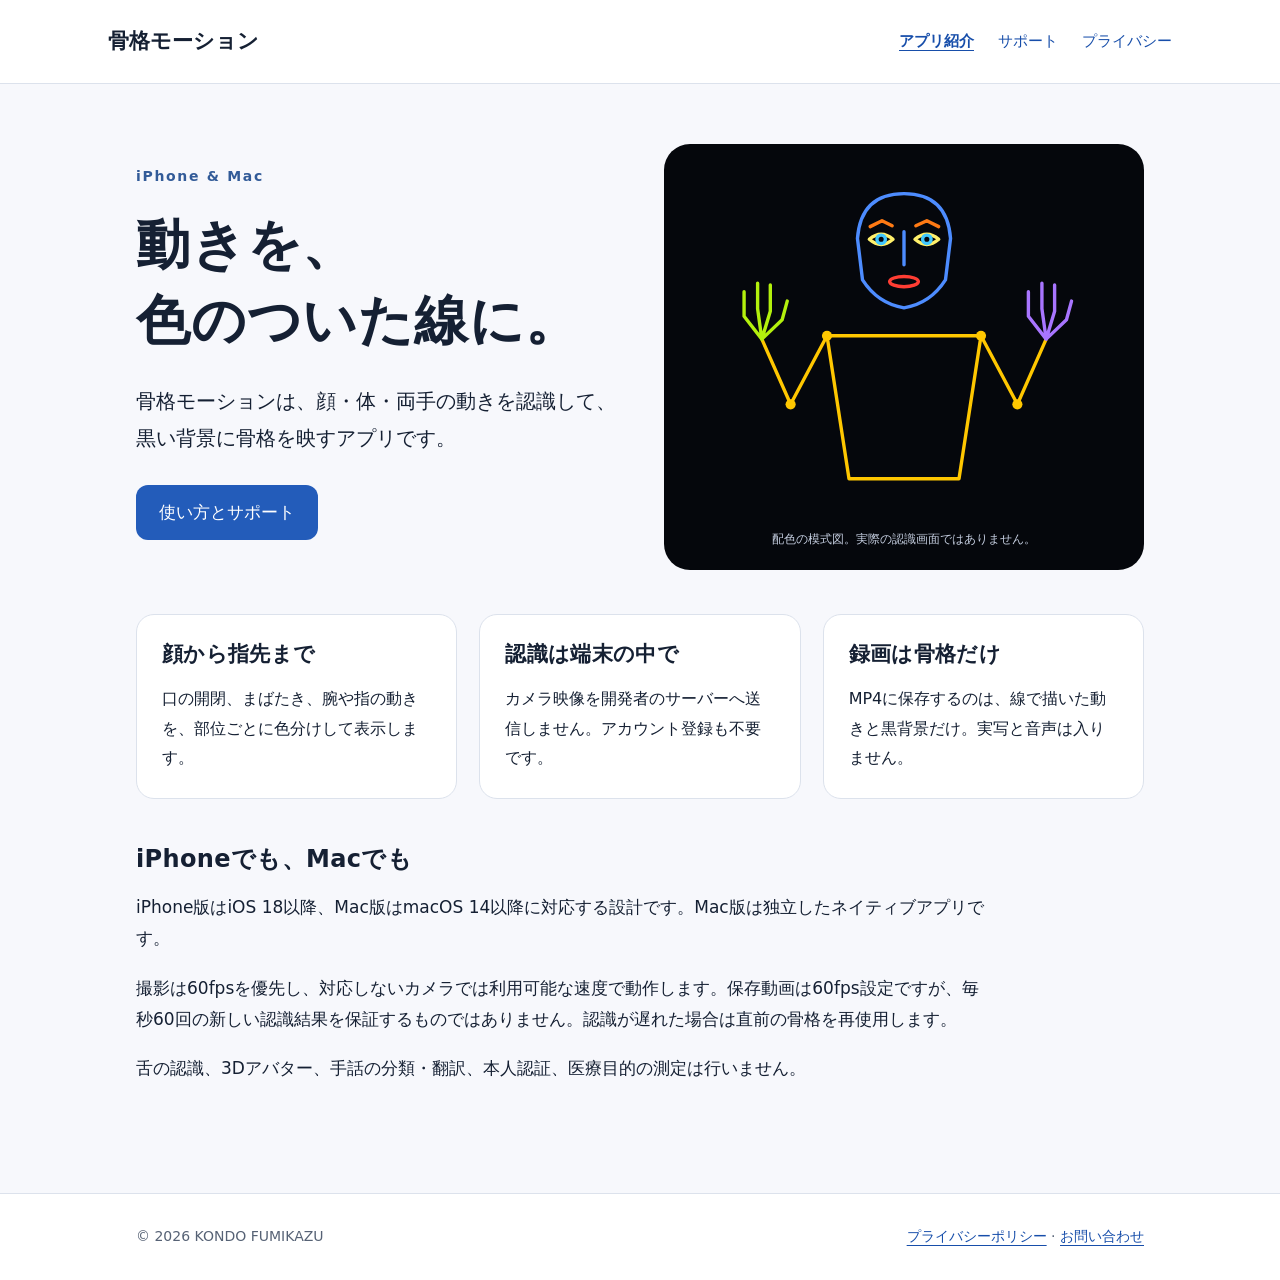
==== index.html @ e67b39c5 "Publish Skeleton Motion privacy and support pages" ====
<!doctype html><html lang="ja"><head><meta charset="utf-8"><meta name="viewport" content="width=device-width,initial-scale=1"><meta name="description" content="骨格モーションの公式案内。iPhone・Macで顔、体、手指を端末内認識し、骨格を表示・録画します。"><title>骨格モーション — 顔・体・手指の動きを線で表示</title><link rel="canonical" href="https://kondofumikazu-cmd.github.io/skeleton-motion-support/index.html"><link rel="stylesheet" href="style.css"></head><body><a class="skip" href="#main">本文へ移動</a><header class="site-header"><div class="bar"><a class="brand" href="index.html">骨格モーション</a><nav aria-label="メインナビゲーション"><a href="index.html" aria-current="page">アプリ紹介</a><a href="support.html">サポート</a><a href="privacy.html">プライバシー</a></nav></div></header><main id="main"><div class="hero"><div><p class="eyebrow">iPhone &amp; Mac</p><h1>動きを、<br>色のついた線に。</h1><p class="lead">骨格モーションは、顔・体・両手の動きを認識して、黒い背景に骨格を映すアプリです。</p><a class="button" href="support.html">使い方とサポート</a></div><figure class="stage"><svg viewBox="0 0 520 430" role="img" aria-labelledby="drawing-title"><title id="drawing-title">色分けした顔と上半身の骨格の模式図</title><g fill="none" stroke-linecap="round" stroke-linejoin="round" stroke-width="4"><path stroke="#4d8cff" d="M205 88Q209 35 260 35Q311 35 315 88L309 137Q291 165 260 170Q229 165 211 137Z M260 80V119"/><path stroke="#ff7a14" d="M220 74L234 67L246 73 M274 73L287 67L301 74"/><path stroke="#fff06b" d="M219 89Q233 77 247 89Q233 101 219 89Z M273 89Q287 77 301 89Q287 101 273 89Z"/><g stroke="#40c7ff"><circle cx="233" cy="89" r="5"/><circle cx="287" cy="89" r="5"/></g><ellipse stroke="#ff3d33" cx="260" cy="139" rx="17" ry="6"/><path stroke="#ffc700" d="M169 203L351 203L325 372L195 372Z M169 203L126 284L92 207 M351 203L394 284L428 207"/><g stroke="#b3f00d"><path d="M92 207L71 180L71 151 M92 207L87 171L87 141 M92 207L102 174L102 143 M92 207L116 184L122 162"/></g><g stroke="#a875ff"><path d="M428 207L407 180L407 151 M428 207L423 171L423 141 M428 207L438 174L438 143 M428 207L452 184L458 162"/></g></g><g fill="#ffc700"><circle cx="169" cy="203" r="6"/><circle cx="351" cy="203" r="6"/><circle cx="126" cy="284" r="6"/><circle cx="394" cy="284" r="6"/></g></svg><figcaption>配色の模式図。実際の認識画面ではありません。</figcaption></figure></div><section class="cards"><article><h2>顔から指先まで</h2><p>口の開閉、まばたき、腕や指の動きを、部位ごとに色分けして表示します。</p></article><article><h2>認識は端末の中で</h2><p>カメラ映像を開発者のサーバーへ送信しません。アカウント登録も不要です。</p></article><article><h2>録画は骨格だけ</h2><p>MP4に保存するのは、線で描いた動きと黒背景だけ。実写と音声は入りません。</p></article></section><section><h2>iPhoneでも、Macでも</h2><p>iPhone版はiOS 18以降、Mac版はmacOS 14以降に対応する設計です。Mac版は独立したネイティブアプリです。</p><p>撮影は60fpsを優先し、対応しないカメラでは利用可能な速度で動作します。保存動画は60fps設定ですが、毎秒60回の新しい認識結果を保証するものではありません。認識が遅れた場合は直前の骨格を再使用します。</p><p>舌の認識、3Dアバター、手話の分類・翻訳、本人認証、医療目的の測定は行いません。</p></section></main><footer><div><p>© 2026 KONDO FUMIKAZU</p><p><a href="privacy.html">プライバシーポリシー</a> · <a href="support.html">お問い合わせ</a></p></div></footer></body></html>
---- style.css ----
*{box-sizing:border-box}html{color-scheme:light}body{margin:0;background:#f7f8fc;color:#152033;font:17px/1.85 system-ui,-apple-system,BlinkMacSystemFont,"Hiragino Kaku Gothic ProN",sans-serif}a{color:#174eaa;text-underline-offset:4px}a:hover{color:#103575}a:focus-visible{outline:3px solid #bc4b00;outline-offset:5px;border-radius:3px}.skip{position:absolute;left:20px;top:-100px}.skip:focus{top:12px;background:white;padding:8px;z-index:5}.site-header{border-bottom:1px solid #dce2ec;background:#fff}.bar{max-width:1120px;margin:auto;padding:22px 28px;display:flex;align-items:center;justify-content:space-between;gap:24px}.brand{font-weight:750;color:#152033;text-decoration:none;font-size:21px}nav{display:flex;gap:24px;flex-wrap:wrap}nav a{font-size:15px;text-decoration:none}nav [aria-current=page]{font-weight:750;text-decoration:underline}main{max-width:1064px;margin:auto;padding:60px 28px 90px}h1,h2,h3{line-height:1.4;letter-spacing:.015em}h1{font-size:clamp(32px,5vw,54px);margin:10px 0 24px}h2{font-size:24px;margin:0 0 15px}p{margin:0 0 18px}section{margin-top:44px}section p,section li{max-width:850px}.eyebrow{color:#325b98;letter-spacing:.12em;font-weight:650;font-size:14px}.lead{font-size:20px}.hero{display:grid;grid-template-columns:1fr 1fr;gap:48px;align-items:center}.stage{margin:0;background:#05070c;border-radius:26px;padding:20px;color:#c5cee0}.stage svg{display:block;width:100%;height:auto}.stage figcaption{font-size:12px;text-align:center}.button{display:inline-block;background:#235cba;color:white!important;text-decoration:none;padding:12px 23px;border-radius:12px;margin:10px 0}.cards{display:grid;grid-template-columns:repeat(3,1fr);gap:22px}.cards article{background:white;border:1px solid #dce2ec;border-radius:18px;padding:25px}.cards h2{font-size:21px}.cards p{margin:0;font-size:16px}.page-title{max-width:850px}.page-title h1{font-size:40px}.notice{background:#eaf1ff;border-left:4px solid #235cba;padding:24px;border-radius:0 14px 14px 0}.notice p:last-child{margin-bottom:0}.legend{display:grid;grid-template-columns:180px 1fr;max-width:650px}.legend dt,.legend dd{margin:0;padding:10px;border-bottom:1px solid #dce2ec}.legend dt{font-weight:650}footer{background:#fff;border-top:1px solid #dce2ec;padding:30px 28px;color:#566275;font-size:14px}footer>div{max-width:1008px;margin:auto;display:flex;justify-content:space-between;gap:20px;flex-wrap:wrap}footer p{margin:0}@media(max-width:760px){.bar{align-items:flex-start;flex-direction:column;gap:12px}nav{gap:18px}.hero,.cards{grid-template-columns:1fr}.hero{gap:28px}main{padding:36px 20px 60px}.page-title h1{font-size:31px}.stage{max-width:460px}.legend{grid-template-columns:1fr 1fr}h2{font-size:22px}}
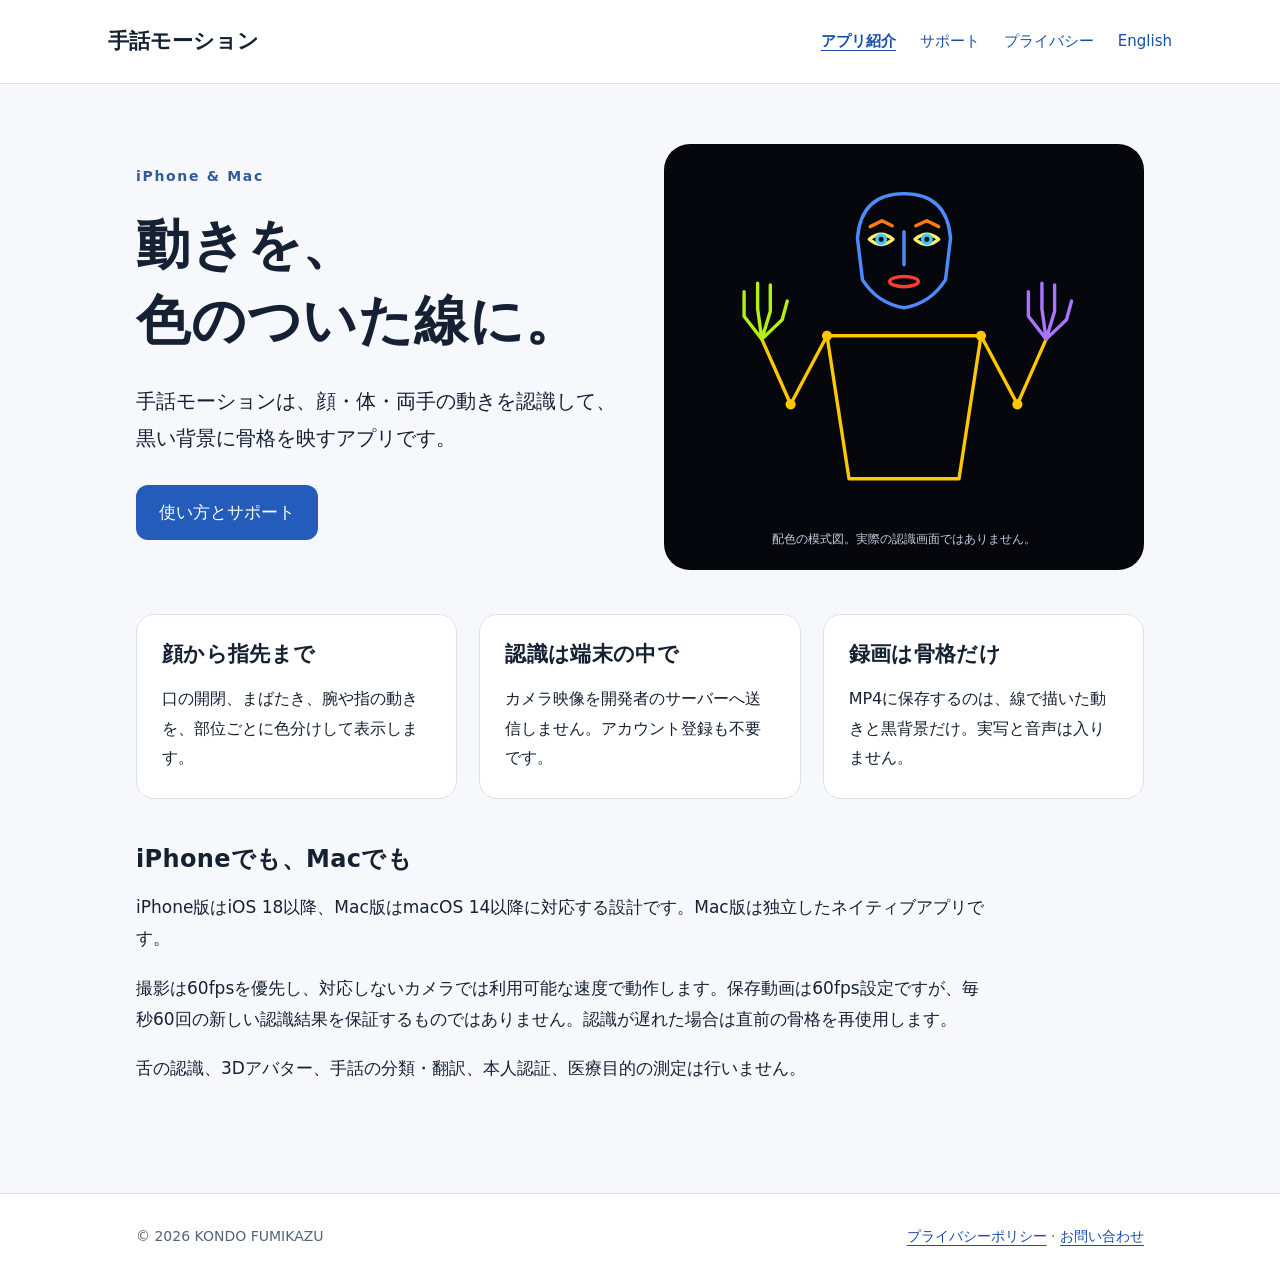
==== commit 488faaaf: "Add English information, privacy and support pages with language links" ====
--- a/index.html
+++ b/index.html
@@ -1 +1 @@
-<!doctype html><html lang="ja"><head><meta charset="utf-8"><meta name="viewport" content="width=device-width,initial-scale=1"><meta name="description" content="骨格モーションの公式案内。iPhone・Macで顔、体、手指を端末内認識し、骨格を表示・録画します。"><title>骨格モーション — 顔・体・手指の動きを線で表示</title><link rel="canonical" href="https://kondofumikazu-cmd.github.io/skeleton-motion-support/index.html"><link rel="stylesheet" href="style.css"></head><body><a class="skip" href="#main">本文へ移動</a><header class="site-header"><div class="bar"><a class="brand" href="index.html">骨格モーション</a><nav aria-label="メインナビゲーション"><a href="index.html" aria-current="page">アプリ紹介</a><a href="support.html">サポート</a><a href="privacy.html">プライバシー</a></nav></div></header><main id="main"><div class="hero"><div><p class="eyebrow">iPhone &amp; Mac</p><h1>動きを、<br>色のついた線に。</h1><p class="lead">骨格モーションは、顔・体・両手の動きを認識して、黒い背景に骨格を映すアプリです。</p><a class="button" href="support.html">使い方とサポート</a></div><figure class="stage"><svg viewBox="0 0 520 430" role="img" aria-labelledby="drawing-title"><title id="drawing-title">色分けした顔と上半身の骨格の模式図</title><g fill="none" stroke-linecap="round" stroke-linejoin="round" stroke-width="4"><path stroke="#4d8cff" d="M205 88Q209 35 260 35Q311 35 315 88L309 137Q291 165 260 170Q229 165 211 137Z M260 80V119"/><path stroke="#ff7a14" d="M220 74L234 67L246 73 M274 73L287 67L301 74"/><path stroke="#fff06b" d="M219 89Q233 77 247 89Q233 101 219 89Z M273 89Q287 77 301 89Q287 101 273 89Z"/><g stroke="#40c7ff"><circle cx="233" cy="89" r="5"/><circle cx="287" cy="89" r="5"/></g><ellipse stroke="#ff3d33" cx="260" cy="139" rx="17" ry="6"/><path stroke="#ffc700" d="M169 203L351 203L325 372L195 372Z M169 203L126 284L92 207 M351 203L394 284L428 207"/><g stroke="#b3f00d"><path d="M92 207L71 180L71 151 M92 207L87 171L87 141 M92 207L102 174L102 143 M92 207L116 184L122 162"/></g><g stroke="#a875ff"><path d="M428 207L407 180L407 151 M428 207L423 171L423 141 M428 207L438 174L438 143 M428 207L452 184L458 162"/></g></g><g fill="#ffc700"><circle cx="169" cy="203" r="6"/><circle cx="351" cy="203" r="6"/><circle cx="126" cy="284" r="6"/><circle cx="394" cy="284" r="6"/></g></svg><figcaption>配色の模式図。実際の認識画面ではありません。</figcaption></figure></div><section class="cards"><article><h2>顔から指先まで</h2><p>口の開閉、まばたき、腕や指の動きを、部位ごとに色分けして表示します。</p></article><article><h2>認識は端末の中で</h2><p>カメラ映像を開発者のサーバーへ送信しません。アカウント登録も不要です。</p></article><article><h2>録画は骨格だけ</h2><p>MP4に保存するのは、線で描いた動きと黒背景だけ。実写と音声は入りません。</p></article></section><section><h2>iPhoneでも、Macでも</h2><p>iPhone版はiOS 18以降、Mac版はmacOS 14以降に対応する設計です。Mac版は独立したネイティブアプリです。</p><p>撮影は60fpsを優先し、対応しないカメラでは利用可能な速度で動作します。保存動画は60fps設定ですが、毎秒60回の新しい認識結果を保証するものではありません。認識が遅れた場合は直前の骨格を再使用します。</p><p>舌の認識、3Dアバター、手話の分類・翻訳、本人認証、医療目的の測定は行いません。</p></section></main><footer><div><p>© 2026 KONDO FUMIKAZU</p><p><a href="privacy.html">プライバシーポリシー</a> · <a href="support.html">お問い合わせ</a></p></div></footer></body></html>+<!doctype html><html lang="ja"><head><meta charset="utf-8"><meta name="viewport" content="width=device-width,initial-scale=1"><meta name="description" content="手話モーションの公式案内。iPhone・Macで顔、体、手指を端末内認識し、骨格を表示・録画します。"><title>手話モーション — 顔・体・手指の動きを線で表示</title><link rel="canonical" href="https://kondofumikazu-cmd.github.io/skeleton-motion-support/index.html"><link rel="alternate" hreflang="ja" href="https://kondofumikazu-cmd.github.io/skeleton-motion-support/index.html"><link rel="alternate" hreflang="en" href="https://kondofumikazu-cmd.github.io/skeleton-motion-support/en/index.html"><link rel="stylesheet" href="style.css"></head><body><a class="skip" href="#main">本文へ移動</a><header class="site-header"><div class="bar"><a class="brand" href="index.html">手話モーション</a><nav aria-label="メインナビゲーション"><a href="index.html" aria-current="page">アプリ紹介</a><a href="support.html">サポート</a><a href="privacy.html">プライバシー</a><a lang="en" hreflang="en" href="en/index.html">English</a></nav></div></header><main id="main"><div class="hero"><div><p class="eyebrow">iPhone &amp; Mac</p><h1>動きを、<br>色のついた線に。</h1><p class="lead">手話モーションは、顔・体・両手の動きを認識して、黒い背景に骨格を映すアプリです。</p><a class="button" href="support.html">使い方とサポート</a></div><figure class="stage"><svg viewBox="0 0 520 430" role="img" aria-labelledby="drawing-title"><title id="drawing-title">色分けした顔と上半身の骨格の模式図</title><g fill="none" stroke-linecap="round" stroke-linejoin="round" stroke-width="4"><path stroke="#4d8cff" d="M205 88Q209 35 260 35Q311 35 315 88L309 137Q291 165 260 170Q229 165 211 137Z M260 80V119"/><path stroke="#ff7a14" d="M220 74L234 67L246 73 M274 73L287 67L301 74"/><path stroke="#fff06b" d="M219 89Q233 77 247 89Q233 101 219 89Z M273 89Q287 77 301 89Q287 101 273 89Z"/><g stroke="#40c7ff"><circle cx="233" cy="89" r="5"/><circle cx="287" cy="89" r="5"/></g><ellipse stroke="#ff3d33" cx="260" cy="139" rx="17" ry="6"/><path stroke="#ffc700" d="M169 203L351 203L325 372L195 372Z M169 203L126 284L92 207 M351 203L394 284L428 207"/><g stroke="#b3f00d"><path d="M92 207L71 180L71 151 M92 207L87 171L87 141 M92 207L102 174L102 143 M92 207L116 184L122 162"/></g><g stroke="#a875ff"><path d="M428 207L407 180L407 151 M428 207L423 171L423 141 M428 207L438 174L438 143 M428 207L452 184L458 162"/></g></g><g fill="#ffc700"><circle cx="169" cy="203" r="6"/><circle cx="351" cy="203" r="6"/><circle cx="126" cy="284" r="6"/><circle cx="394" cy="284" r="6"/></g></svg><figcaption>配色の模式図。実際の認識画面ではありません。</figcaption></figure></div><section class="cards"><article><h2>顔から指先まで</h2><p>口の開閉、まばたき、腕や指の動きを、部位ごとに色分けして表示します。</p></article><article><h2>認識は端末の中で</h2><p>カメラ映像を開発者のサーバーへ送信しません。アカウント登録も不要です。</p></article><article><h2>録画は骨格だけ</h2><p>MP4に保存するのは、線で描いた動きと黒背景だけ。実写と音声は入りません。</p></article></section><section><h2>iPhoneでも、Macでも</h2><p>iPhone版はiOS 18以降、Mac版はmacOS 14以降に対応する設計です。Mac版は独立したネイティブアプリです。</p><p>撮影は60fpsを優先し、対応しないカメラでは利用可能な速度で動作します。保存動画は60fps設定ですが、毎秒60回の新しい認識結果を保証するものではありません。認識が遅れた場合は直前の骨格を再使用します。</p><p>舌の認識、3Dアバター、手話の分類・翻訳、本人認証、医療目的の測定は行いません。</p></section></main><footer><div><p>© 2026 KONDO FUMIKAZU</p><p><a href="privacy.html">プライバシーポリシー</a> · <a href="support.html">お問い合わせ</a></p></div></footer></body></html>
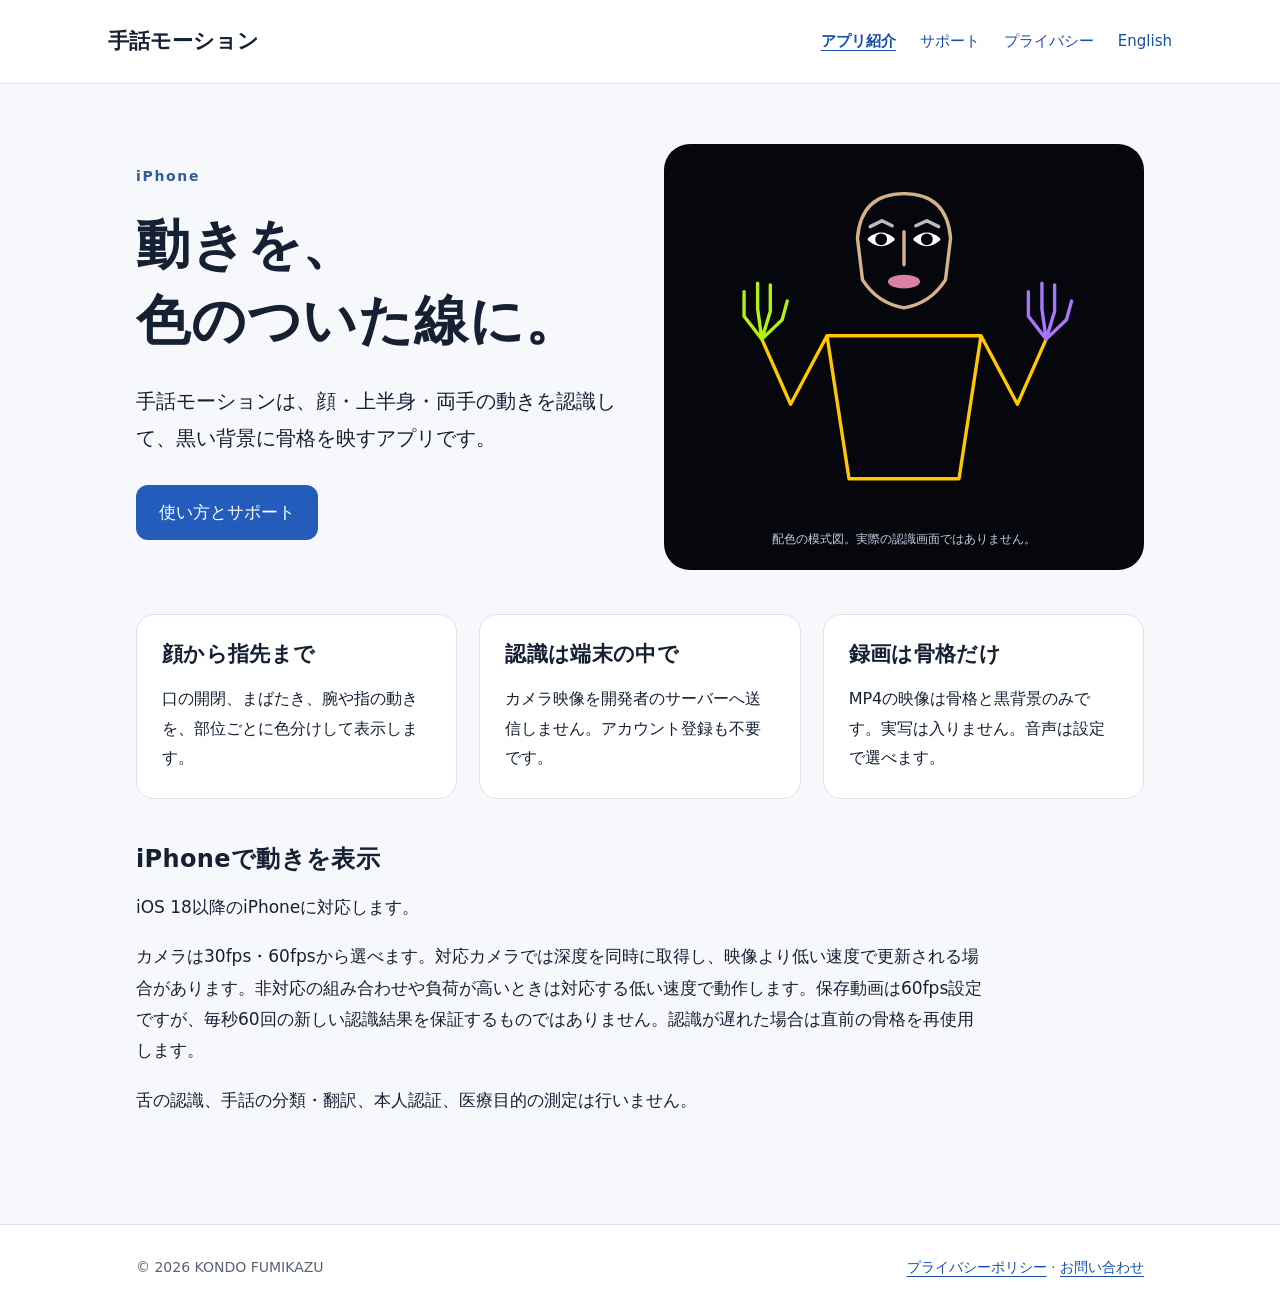
==== commit 3529fb88: "Update iPhone support and face data disclosures for 1.0.1" ====
--- a/index.html
+++ b/index.html
@@ -1 +1 @@
-<!doctype html><html lang="ja"><head><meta charset="utf-8"><meta name="viewport" content="width=device-width,initial-scale=1"><meta name="description" content="手話モーションの公式案内。iPhone・Macで顔、体、手指を端末内認識し、骨格を表示・録画します。"><title>手話モーション — 顔・体・手指の動きを線で表示</title><link rel="canonical" href="https://kondofumikazu-cmd.github.io/skeleton-motion-support/index.html"><link rel="alternate" hreflang="ja" href="https://kondofumikazu-cmd.github.io/skeleton-motion-support/index.html"><link rel="alternate" hreflang="en" href="https://kondofumikazu-cmd.github.io/skeleton-motion-support/en/index.html"><link rel="stylesheet" href="style.css"></head><body><a class="skip" href="#main">本文へ移動</a><header class="site-header"><div class="bar"><a class="brand" href="index.html">手話モーション</a><nav aria-label="メインナビゲーション"><a href="index.html" aria-current="page">アプリ紹介</a><a href="support.html">サポート</a><a href="privacy.html">プライバシー</a><a lang="en" hreflang="en" href="en/index.html">English</a></nav></div></header><main id="main"><div class="hero"><div><p class="eyebrow">iPhone &amp; Mac</p><h1>動きを、<br>色のついた線に。</h1><p class="lead">手話モーションは、顔・体・両手の動きを認識して、黒い背景に骨格を映すアプリです。</p><a class="button" href="support.html">使い方とサポート</a></div><figure class="stage"><svg viewBox="0 0 520 430" role="img" aria-labelledby="drawing-title"><title id="drawing-title">色分けした顔と上半身の骨格の模式図</title><g fill="none" stroke-linecap="round" stroke-linejoin="round" stroke-width="4"><path stroke="#4d8cff" d="M205 88Q209 35 260 35Q311 35 315 88L309 137Q291 165 260 170Q229 165 211 137Z M260 80V119"/><path stroke="#ff7a14" d="M220 74L234 67L246 73 M274 73L287 67L301 74"/><path stroke="#fff06b" d="M219 89Q233 77 247 89Q233 101 219 89Z M273 89Q287 77 301 89Q287 101 273 89Z"/><g stroke="#40c7ff"><circle cx="233" cy="89" r="5"/><circle cx="287" cy="89" r="5"/></g><ellipse stroke="#ff3d33" cx="260" cy="139" rx="17" ry="6"/><path stroke="#ffc700" d="M169 203L351 203L325 372L195 372Z M169 203L126 284L92 207 M351 203L394 284L428 207"/><g stroke="#b3f00d"><path d="M92 207L71 180L71 151 M92 207L87 171L87 141 M92 207L102 174L102 143 M92 207L116 184L122 162"/></g><g stroke="#a875ff"><path d="M428 207L407 180L407 151 M428 207L423 171L423 141 M428 207L438 174L438 143 M428 207L452 184L458 162"/></g></g><g fill="#ffc700"><circle cx="169" cy="203" r="6"/><circle cx="351" cy="203" r="6"/><circle cx="126" cy="284" r="6"/><circle cx="394" cy="284" r="6"/></g></svg><figcaption>配色の模式図。実際の認識画面ではありません。</figcaption></figure></div><section class="cards"><article><h2>顔から指先まで</h2><p>口の開閉、まばたき、腕や指の動きを、部位ごとに色分けして表示します。</p></article><article><h2>認識は端末の中で</h2><p>カメラ映像を開発者のサーバーへ送信しません。アカウント登録も不要です。</p></article><article><h2>録画は骨格だけ</h2><p>MP4に保存するのは、線で描いた動きと黒背景だけ。実写と音声は入りません。</p></article></section><section><h2>iPhoneでも、Macでも</h2><p>iPhone版はiOS 18以降、Mac版はmacOS 14以降に対応する設計です。Mac版は独立したネイティブアプリです。</p><p>撮影は60fpsを優先し、対応しないカメラでは利用可能な速度で動作します。保存動画は60fps設定ですが、毎秒60回の新しい認識結果を保証するものではありません。認識が遅れた場合は直前の骨格を再使用します。</p><p>舌の認識、3Dアバター、手話の分類・翻訳、本人認証、医療目的の測定は行いません。</p></section></main><footer><div><p>© 2026 KONDO FUMIKAZU</p><p><a href="privacy.html">プライバシーポリシー</a> · <a href="support.html">お問い合わせ</a></p></div></footer></body></html>+<!doctype html><html lang="ja"><head><meta charset="utf-8"><meta name="viewport" content="width=device-width,initial-scale=1"><meta name="description" content="手話モーションの公式案内。iPhoneで顔、上半身、手指を端末内認識し、骨格を表示・録画します。"><title>手話モーション — 顔・体・手指の動きを線で表示</title><link rel="canonical" href="https://kondofumikazu-cmd.github.io/skeleton-motion-support/index.html"><link rel="alternate" hreflang="ja" href="https://kondofumikazu-cmd.github.io/skeleton-motion-support/index.html"><link rel="alternate" hreflang="en" href="https://kondofumikazu-cmd.github.io/skeleton-motion-support/en/index.html"><link rel="stylesheet" href="style.css"></head><body><a class="skip" href="#main">本文へ移動</a><header class="site-header"><div class="bar"><a class="brand" href="index.html">手話モーション</a><nav aria-label="メインナビゲーション"><a href="index.html" aria-current="page">アプリ紹介</a><a href="support.html">サポート</a><a href="privacy.html">プライバシー</a><a lang="en" hreflang="en" href="en/index.html">English</a></nav></div></header><main id="main"><div class="hero"><div><p class="eyebrow">iPhone</p><h1>動きを、<br>色のついた線に。</h1><p class="lead">手話モーションは、顔・上半身・両手の動きを認識して、黒い背景に骨格を映すアプリです。</p><a class="button" href="support.html">使い方とサポート</a></div><figure class="stage"><svg viewBox="0 0 520 430" role="img" aria-labelledby="drawing-title"><title id="drawing-title">色分けした顔と上半身の骨格の模式図</title><g fill="none" stroke-linecap="round" stroke-linejoin="round" stroke-width="4"><path stroke="#d5b28c" d="M205 88Q209 35 260 35Q311 35 315 88L309 137Q291 165 260 170Q229 165 211 137Z M260 80V119"/><path stroke="#bcbcbc" d="M220 74L234 67L246 73 M274 73L287 67L301 74"/><path stroke="#ffffff" fill="#ffffff" d="M219 89Q233 77 247 89Q233 101 219 89Z M273 89Q287 77 301 89Q287 101 273 89Z"/><g stroke="#000000" fill="#000000"><circle cx="233" cy="89" r="5"/><circle cx="287" cy="89" r="5"/></g><ellipse stroke="#d982a5" fill="#d982a5" cx="260" cy="139" rx="17" ry="6"/><path stroke="#ffc700" d="M169 203L351 203L325 372L195 372Z M169 203L126 284L92 207 M351 203L394 284L428 207"/><g stroke="#b3f00d"><path d="M92 207L71 180L71 151 M92 207L87 171L87 141 M92 207L102 174L102 143 M92 207L116 184L122 162"/></g><g stroke="#a875ff"><path d="M428 207L407 180L407 151 M428 207L423 171L423 141 M428 207L438 174L438 143 M428 207L452 184L458 162"/></g></g></svg><figcaption>配色の模式図。実際の認識画面ではありません。</figcaption></figure></div><section class="cards"><article><h2>顔から指先まで</h2><p>口の開閉、まばたき、腕や指の動きを、部位ごとに色分けして表示します。</p></article><article><h2>認識は端末の中で</h2><p>カメラ映像を開発者のサーバーへ送信しません。アカウント登録も不要です。</p></article><article><h2>録画は骨格だけ</h2><p>MP4の映像は骨格と黒背景のみです。実写は入りません。音声は設定で選べます。</p></article></section><section><h2>iPhoneで動きを表示</h2><p>iOS 18以降のiPhoneに対応します。</p><p>カメラは30fps・60fpsから選べます。対応カメラでは深度を同時に取得し、映像より低い速度で更新される場合があります。非対応の組み合わせや負荷が高いときは対応する低い速度で動作します。保存動画は60fps設定ですが、毎秒60回の新しい認識結果を保証するものではありません。認識が遅れた場合は直前の骨格を再使用します。</p><p>舌の認識、手話の分類・翻訳、本人認証、医療目的の測定は行いません。</p></section></main><footer><div><p>© 2026 KONDO FUMIKAZU</p><p><a href="privacy.html">プライバシーポリシー</a> · <a href="support.html">お問い合わせ</a></p></div></footer></body></html>
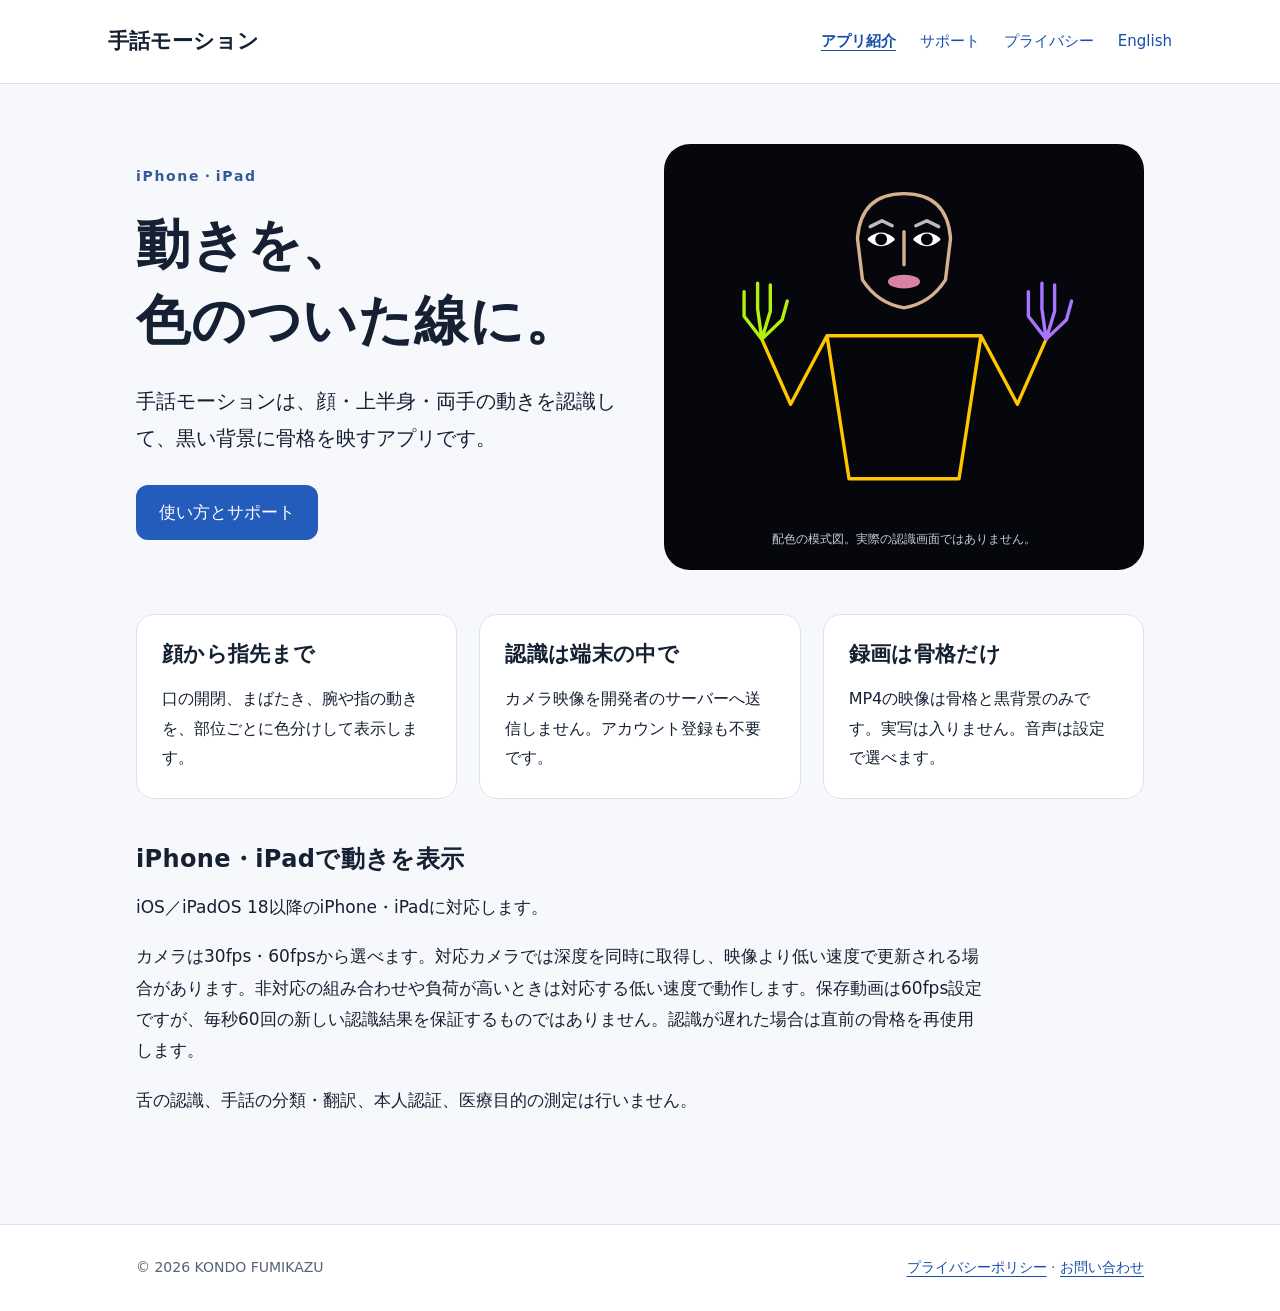
==== commit d2323251: "Update support pages for iPhone and iPad compatibility" ====
--- a/index.html
+++ b/index.html
@@ -1 +1 @@
-<!doctype html><html lang="ja"><head><meta charset="utf-8"><meta name="viewport" content="width=device-width,initial-scale=1"><meta name="description" content="手話モーションの公式案内。iPhoneで顔、上半身、手指を端末内認識し、骨格を表示・録画します。"><title>手話モーション — 顔・体・手指の動きを線で表示</title><link rel="canonical" href="https://kondofumikazu-cmd.github.io/skeleton-motion-support/index.html"><link rel="alternate" hreflang="ja" href="https://kondofumikazu-cmd.github.io/skeleton-motion-support/index.html"><link rel="alternate" hreflang="en" href="https://kondofumikazu-cmd.github.io/skeleton-motion-support/en/index.html"><link rel="stylesheet" href="style.css"></head><body><a class="skip" href="#main">本文へ移動</a><header class="site-header"><div class="bar"><a class="brand" href="index.html">手話モーション</a><nav aria-label="メインナビゲーション"><a href="index.html" aria-current="page">アプリ紹介</a><a href="support.html">サポート</a><a href="privacy.html">プライバシー</a><a lang="en" hreflang="en" href="en/index.html">English</a></nav></div></header><main id="main"><div class="hero"><div><p class="eyebrow">iPhone</p><h1>動きを、<br>色のついた線に。</h1><p class="lead">手話モーションは、顔・上半身・両手の動きを認識して、黒い背景に骨格を映すアプリです。</p><a class="button" href="support.html">使い方とサポート</a></div><figure class="stage"><svg viewBox="0 0 520 430" role="img" aria-labelledby="drawing-title"><title id="drawing-title">色分けした顔と上半身の骨格の模式図</title><g fill="none" stroke-linecap="round" stroke-linejoin="round" stroke-width="4"><path stroke="#d5b28c" d="M205 88Q209 35 260 35Q311 35 315 88L309 137Q291 165 260 170Q229 165 211 137Z M260 80V119"/><path stroke="#bcbcbc" d="M220 74L234 67L246 73 M274 73L287 67L301 74"/><path stroke="#ffffff" fill="#ffffff" d="M219 89Q233 77 247 89Q233 101 219 89Z M273 89Q287 77 301 89Q287 101 273 89Z"/><g stroke="#000000" fill="#000000"><circle cx="233" cy="89" r="5"/><circle cx="287" cy="89" r="5"/></g><ellipse stroke="#d982a5" fill="#d982a5" cx="260" cy="139" rx="17" ry="6"/><path stroke="#ffc700" d="M169 203L351 203L325 372L195 372Z M169 203L126 284L92 207 M351 203L394 284L428 207"/><g stroke="#b3f00d"><path d="M92 207L71 180L71 151 M92 207L87 171L87 141 M92 207L102 174L102 143 M92 207L116 184L122 162"/></g><g stroke="#a875ff"><path d="M428 207L407 180L407 151 M428 207L423 171L423 141 M428 207L438 174L438 143 M428 207L452 184L458 162"/></g></g></svg><figcaption>配色の模式図。実際の認識画面ではありません。</figcaption></figure></div><section class="cards"><article><h2>顔から指先まで</h2><p>口の開閉、まばたき、腕や指の動きを、部位ごとに色分けして表示します。</p></article><article><h2>認識は端末の中で</h2><p>カメラ映像を開発者のサーバーへ送信しません。アカウント登録も不要です。</p></article><article><h2>録画は骨格だけ</h2><p>MP4の映像は骨格と黒背景のみです。実写は入りません。音声は設定で選べます。</p></article></section><section><h2>iPhoneで動きを表示</h2><p>iOS 18以降のiPhoneに対応します。</p><p>カメラは30fps・60fpsから選べます。対応カメラでは深度を同時に取得し、映像より低い速度で更新される場合があります。非対応の組み合わせや負荷が高いときは対応する低い速度で動作します。保存動画は60fps設定ですが、毎秒60回の新しい認識結果を保証するものではありません。認識が遅れた場合は直前の骨格を再使用します。</p><p>舌の認識、手話の分類・翻訳、本人認証、医療目的の測定は行いません。</p></section></main><footer><div><p>© 2026 KONDO FUMIKAZU</p><p><a href="privacy.html">プライバシーポリシー</a> · <a href="support.html">お問い合わせ</a></p></div></footer></body></html>+<!doctype html><html lang="ja"><head><meta charset="utf-8"><meta name="viewport" content="width=device-width,initial-scale=1"><meta name="description" content="手話モーションの公式案内。iPhone・iPadで顔、上半身、手指を端末内認識し、骨格を表示・録画します。"><title>手話モーション — 顔・体・手指の動きを線で表示</title><link rel="canonical" href="https://kondofumikazu-cmd.github.io/skeleton-motion-support/index.html"><link rel="alternate" hreflang="ja" href="https://kondofumikazu-cmd.github.io/skeleton-motion-support/index.html"><link rel="alternate" hreflang="en" href="https://kondofumikazu-cmd.github.io/skeleton-motion-support/en/index.html"><link rel="stylesheet" href="style.css"></head><body><a class="skip" href="#main">本文へ移動</a><header class="site-header"><div class="bar"><a class="brand" href="index.html">手話モーション</a><nav aria-label="メインナビゲーション"><a href="index.html" aria-current="page">アプリ紹介</a><a href="support.html">サポート</a><a href="privacy.html">プライバシー</a><a lang="en" hreflang="en" href="en/index.html">English</a></nav></div></header><main id="main"><div class="hero"><div><p class="eyebrow">iPhone・iPad</p><h1>動きを、<br>色のついた線に。</h1><p class="lead">手話モーションは、顔・上半身・両手の動きを認識して、黒い背景に骨格を映すアプリです。</p><a class="button" href="support.html">使い方とサポート</a></div><figure class="stage"><svg viewBox="0 0 520 430" role="img" aria-labelledby="drawing-title"><title id="drawing-title">色分けした顔と上半身の骨格の模式図</title><g fill="none" stroke-linecap="round" stroke-linejoin="round" stroke-width="4"><path stroke="#d5b28c" d="M205 88Q209 35 260 35Q311 35 315 88L309 137Q291 165 260 170Q229 165 211 137Z M260 80V119"/><path stroke="#bcbcbc" d="M220 74L234 67L246 73 M274 73L287 67L301 74"/><path stroke="#ffffff" fill="#ffffff" d="M219 89Q233 77 247 89Q233 101 219 89Z M273 89Q287 77 301 89Q287 101 273 89Z"/><g stroke="#000000" fill="#000000"><circle cx="233" cy="89" r="5"/><circle cx="287" cy="89" r="5"/></g><ellipse stroke="#d982a5" fill="#d982a5" cx="260" cy="139" rx="17" ry="6"/><path stroke="#ffc700" d="M169 203L351 203L325 372L195 372Z M169 203L126 284L92 207 M351 203L394 284L428 207"/><g stroke="#b3f00d"><path d="M92 207L71 180L71 151 M92 207L87 171L87 141 M92 207L102 174L102 143 M92 207L116 184L122 162"/></g><g stroke="#a875ff"><path d="M428 207L407 180L407 151 M428 207L423 171L423 141 M428 207L438 174L438 143 M428 207L452 184L458 162"/></g></g></svg><figcaption>配色の模式図。実際の認識画面ではありません。</figcaption></figure></div><section class="cards"><article><h2>顔から指先まで</h2><p>口の開閉、まばたき、腕や指の動きを、部位ごとに色分けして表示します。</p></article><article><h2>認識は端末の中で</h2><p>カメラ映像を開発者のサーバーへ送信しません。アカウント登録も不要です。</p></article><article><h2>録画は骨格だけ</h2><p>MP4の映像は骨格と黒背景のみです。実写は入りません。音声は設定で選べます。</p></article></section><section><h2>iPhone・iPadで動きを表示</h2><p>iOS／iPadOS 18以降のiPhone・iPadに対応します。</p><p>カメラは30fps・60fpsから選べます。対応カメラでは深度を同時に取得し、映像より低い速度で更新される場合があります。非対応の組み合わせや負荷が高いときは対応する低い速度で動作します。保存動画は60fps設定ですが、毎秒60回の新しい認識結果を保証するものではありません。認識が遅れた場合は直前の骨格を再使用します。</p><p>舌の認識、手話の分類・翻訳、本人認証、医療目的の測定は行いません。</p></section></main><footer><div><p>© 2026 KONDO FUMIKAZU</p><p><a href="privacy.html">プライバシーポリシー</a> · <a href="support.html">お問い合わせ</a></p></div></footer></body></html>
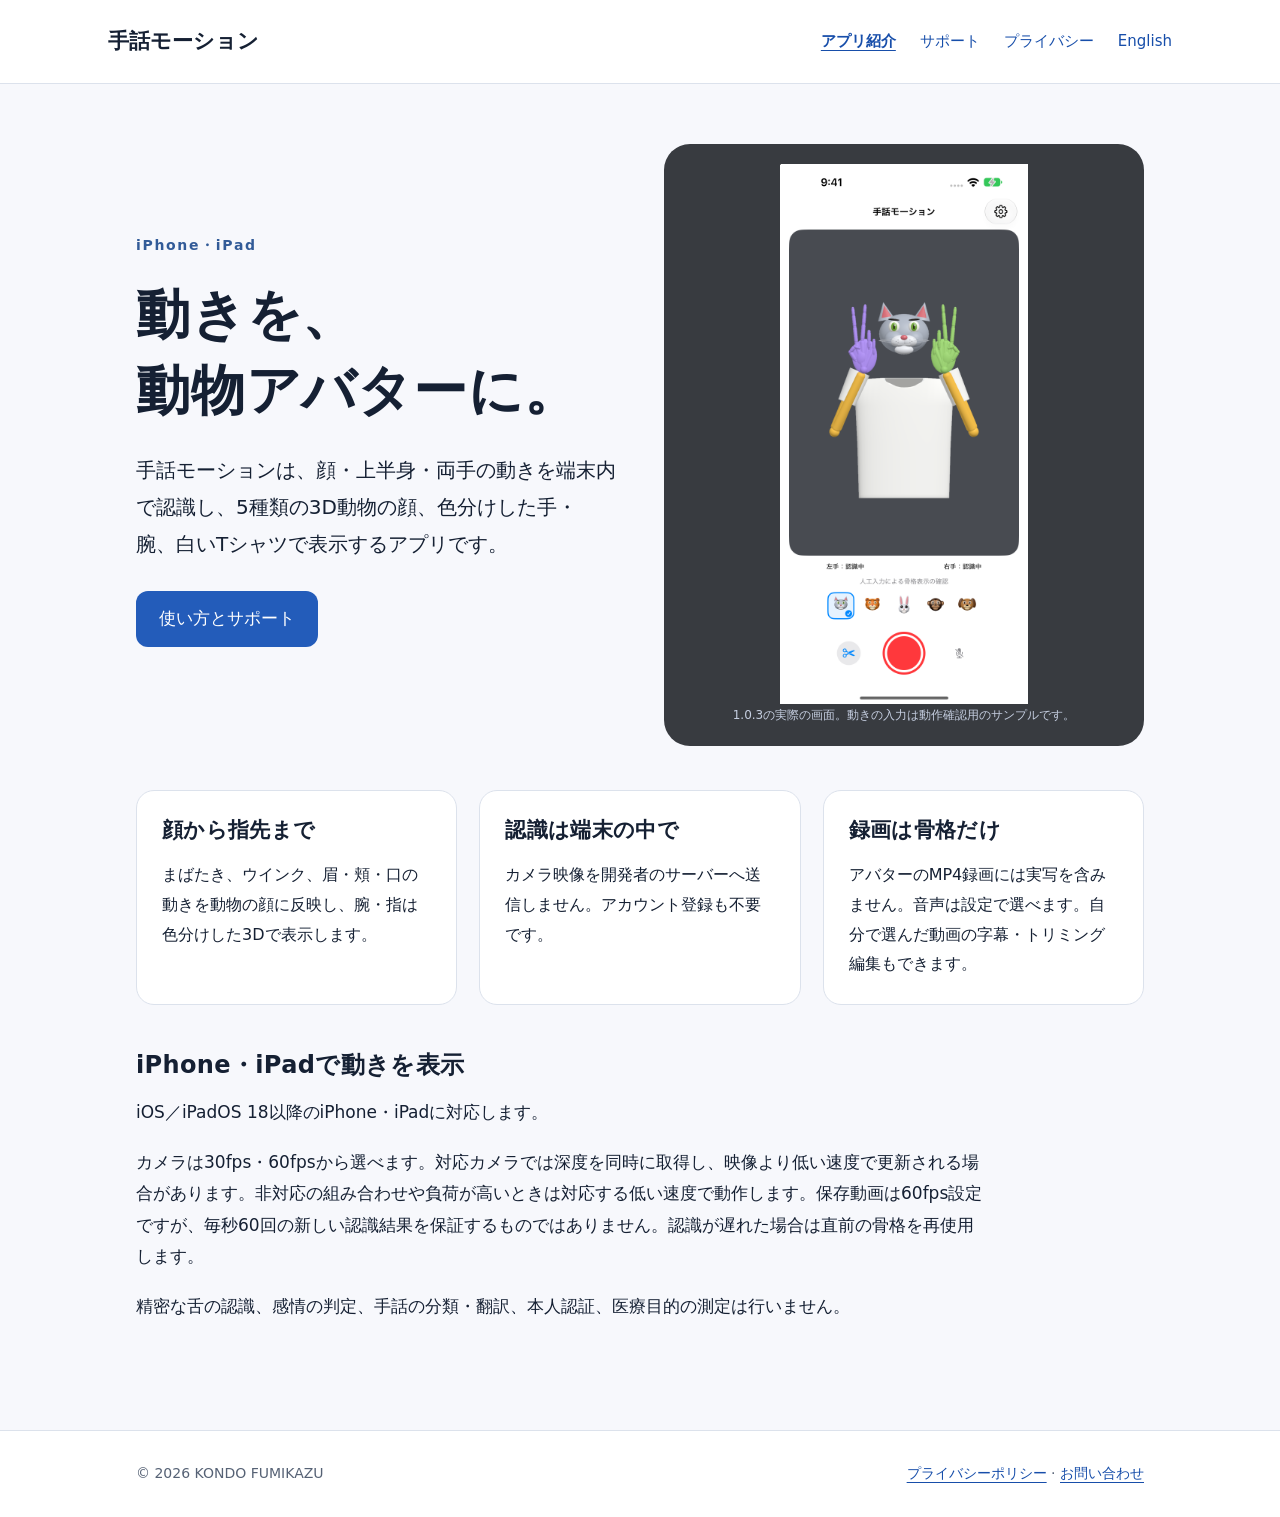
==== commit 5d7776f5: "Update 1.0.3 avatar display, video editing and face-data disclosures" ====
--- a/index.html
+++ b/index.html
@@ -1 +1 @@
-<!doctype html><html lang="ja"><head><meta charset="utf-8"><meta name="viewport" content="width=device-width,initial-scale=1"><meta name="description" content="手話モーションの公式案内。iPhone・iPadで顔、上半身、手指を端末内認識し、骨格を表示・録画します。"><title>手話モーション — 顔・体・手指の動きを線で表示</title><link rel="canonical" href="https://kondofumikazu-cmd.github.io/skeleton-motion-support/index.html"><link rel="alternate" hreflang="ja" href="https://kondofumikazu-cmd.github.io/skeleton-motion-support/index.html"><link rel="alternate" hreflang="en" href="https://kondofumikazu-cmd.github.io/skeleton-motion-support/en/index.html"><link rel="stylesheet" href="style.css"></head><body><a class="skip" href="#main">本文へ移動</a><header class="site-header"><div class="bar"><a class="brand" href="index.html">手話モーション</a><nav aria-label="メインナビゲーション"><a href="index.html" aria-current="page">アプリ紹介</a><a href="support.html">サポート</a><a href="privacy.html">プライバシー</a><a lang="en" hreflang="en" href="en/index.html">English</a></nav></div></header><main id="main"><div class="hero"><div><p class="eyebrow">iPhone・iPad</p><h1>動きを、<br>色のついた線に。</h1><p class="lead">手話モーションは、顔・上半身・両手の動きを認識して、黒い背景に骨格を映すアプリです。</p><a class="button" href="support.html">使い方とサポート</a></div><figure class="stage"><svg viewBox="0 0 520 430" role="img" aria-labelledby="drawing-title"><title id="drawing-title">色分けした顔と上半身の骨格の模式図</title><g fill="none" stroke-linecap="round" stroke-linejoin="round" stroke-width="4"><path stroke="#d5b28c" d="M205 88Q209 35 260 35Q311 35 315 88L309 137Q291 165 260 170Q229 165 211 137Z M260 80V119"/><path stroke="#bcbcbc" d="M220 74L234 67L246 73 M274 73L287 67L301 74"/><path stroke="#ffffff" fill="#ffffff" d="M219 89Q233 77 247 89Q233 101 219 89Z M273 89Q287 77 301 89Q287 101 273 89Z"/><g stroke="#000000" fill="#000000"><circle cx="233" cy="89" r="5"/><circle cx="287" cy="89" r="5"/></g><ellipse stroke="#d982a5" fill="#d982a5" cx="260" cy="139" rx="17" ry="6"/><path stroke="#ffc700" d="M169 203L351 203L325 372L195 372Z M169 203L126 284L92 207 M351 203L394 284L428 207"/><g stroke="#b3f00d"><path d="M92 207L71 180L71 151 M92 207L87 171L87 141 M92 207L102 174L102 143 M92 207L116 184L122 162"/></g><g stroke="#a875ff"><path d="M428 207L407 180L407 151 M428 207L423 171L423 141 M428 207L438 174L438 143 M428 207L452 184L458 162"/></g></g></svg><figcaption>配色の模式図。実際の認識画面ではありません。</figcaption></figure></div><section class="cards"><article><h2>顔から指先まで</h2><p>口の開閉、まばたき、腕や指の動きを、部位ごとに色分けして表示します。</p></article><article><h2>認識は端末の中で</h2><p>カメラ映像を開発者のサーバーへ送信しません。アカウント登録も不要です。</p></article><article><h2>録画は骨格だけ</h2><p>MP4の映像は骨格と黒背景のみです。実写は入りません。音声は設定で選べます。</p></article></section><section><h2>iPhone・iPadで動きを表示</h2><p>iOS／iPadOS 18以降のiPhone・iPadに対応します。</p><p>カメラは30fps・60fpsから選べます。対応カメラでは深度を同時に取得し、映像より低い速度で更新される場合があります。非対応の組み合わせや負荷が高いときは対応する低い速度で動作します。保存動画は60fps設定ですが、毎秒60回の新しい認識結果を保証するものではありません。認識が遅れた場合は直前の骨格を再使用します。</p><p>舌の認識、手話の分類・翻訳、本人認証、医療目的の測定は行いません。</p></section></main><footer><div><p>© 2026 KONDO FUMIKAZU</p><p><a href="privacy.html">プライバシーポリシー</a> · <a href="support.html">お問い合わせ</a></p></div></footer></body></html>+<!doctype html><html lang="ja"><head><meta charset="utf-8"><meta name="viewport" content="width=device-width,initial-scale=1"><meta name="description" content="手話モーションの公式案内。iPhone・iPadで顔、上半身、手指を端末内認識し、骨格を表示・録画します。"><title>手話モーション — 動きを3D動物アバターで表示</title><link rel="canonical" href="https://kondofumikazu-cmd.github.io/skeleton-motion-support/index.html"><link rel="alternate" hreflang="ja" href="https://kondofumikazu-cmd.github.io/skeleton-motion-support/index.html"><link rel="alternate" hreflang="en" href="https://kondofumikazu-cmd.github.io/skeleton-motion-support/en/index.html"><link rel="stylesheet" href="style.css"></head><body><a class="skip" href="#main">本文へ移動</a><header class="site-header"><div class="bar"><a class="brand" href="index.html">手話モーション</a><nav aria-label="メインナビゲーション"><a href="index.html" aria-current="page">アプリ紹介</a><a href="support.html">サポート</a><a href="privacy.html">プライバシー</a><a lang="en" hreflang="en" href="en/index.html">English</a></nav></div></header><main id="main"><div class="hero"><div><p class="eyebrow">iPhone・iPad</p><h1>動きを、<br>動物アバターに。</h1><p class="lead">手話モーションは、顔・上半身・両手の動きを端末内で認識し、5種類の3D動物の顔、色分けした手・腕、白いTシャツで表示するアプリです。</p><a class="button" href="support.html">使い方とサポート</a></div><figure class="stage"><img src="avatar-1.0.3-ja.png" alt="白いTシャツを着た猫の3Dアバターと両手、5つの動物選択ボタン"><figcaption>1.0.3の実際の画面。動きの入力は動作確認用のサンプルです。</figcaption></figure></div><section class="cards"><article><h2>顔から指先まで</h2><p>まばたき、ウインク、眉・頬・口の動きを動物の顔に反映し、腕・指は色分けした3Dで表示します。</p></article><article><h2>認識は端末の中で</h2><p>カメラ映像を開発者のサーバーへ送信しません。アカウント登録も不要です。</p></article><article><h2>録画は骨格だけ</h2><p>アバターのMP4録画には実写を含みません。音声は設定で選べます。自分で選んだ動画の字幕・トリミング編集もできます。</p></article></section><section><h2>iPhone・iPadで動きを表示</h2><p>iOS／iPadOS 18以降のiPhone・iPadに対応します。</p><p>カメラは30fps・60fpsから選べます。対応カメラでは深度を同時に取得し、映像より低い速度で更新される場合があります。非対応の組み合わせや負荷が高いときは対応する低い速度で動作します。保存動画は60fps設定ですが、毎秒60回の新しい認識結果を保証するものではありません。認識が遅れた場合は直前の骨格を再使用します。</p><p>精密な舌の認識、感情の判定、手話の分類・翻訳、本人認証、医療目的の測定は行いません。</p></section></main><footer><div><p>© 2026 KONDO FUMIKAZU</p><p><a href="privacy.html">プライバシーポリシー</a> · <a href="support.html">お問い合わせ</a></p></div></footer></body></html>
--- a/style.css
+++ b/style.css
@@ -1 +1 @@
-*{box-sizing:border-box}html{color-scheme:light}body{margin:0;background:#f7f8fc;color:#152033;font:17px/1.85 system-ui,-apple-system,BlinkMacSystemFont,"Hiragino Kaku Gothic ProN",sans-serif}a{color:#174eaa;text-underline-offset:4px}a:hover{color:#103575}a:focus-visible{outline:3px solid #bc4b00;outline-offset:5px;border-radius:3px}.skip{position:absolute;left:20px;top:-100px}.skip:focus{top:12px;background:white;padding:8px;z-index:5}.site-header{border-bottom:1px solid #dce2ec;background:#fff}.bar{max-width:1120px;margin:auto;padding:22px 28px;display:flex;align-items:center;justify-content:space-between;gap:24px}.brand{font-weight:750;color:#152033;text-decoration:none;font-size:21px}nav{display:flex;gap:24px;flex-wrap:wrap}nav a{font-size:15px;text-decoration:none}nav [aria-current=page]{font-weight:750;text-decoration:underline}main{max-width:1064px;margin:auto;padding:60px 28px 90px}h1,h2,h3{line-height:1.4;letter-spacing:.015em}h1{font-size:clamp(32px,5vw,54px);margin:10px 0 24px}h2{font-size:24px;margin:0 0 15px}p{margin:0 0 18px}section{margin-top:44px}section p,section li{max-width:850px}.eyebrow{color:#325b98;letter-spacing:.12em;font-weight:650;font-size:14px}.lead{font-size:20px}.hero{display:grid;grid-template-columns:1fr 1fr;gap:48px;align-items:center}.stage{margin:0;background:#05070c;border-radius:26px;padding:20px;color:#c5cee0}.stage svg{display:block;width:100%;height:auto}.stage figcaption{font-size:12px;text-align:center}.button{display:inline-block;background:#235cba;color:white!important;text-decoration:none;padding:12px 23px;border-radius:12px;margin:10px 0}.cards{display:grid;grid-template-columns:repeat(3,1fr);gap:22px}.cards article{background:white;border:1px solid #dce2ec;border-radius:18px;padding:25px}.cards h2{font-size:21px}.cards p{margin:0;font-size:16px}.page-title{max-width:850px}.page-title h1{font-size:40px}.notice{background:#eaf1ff;border-left:4px solid #235cba;padding:24px;border-radius:0 14px 14px 0}.notice p:last-child{margin-bottom:0}.legend{display:grid;grid-template-columns:180px 1fr;max-width:650px}.legend dt,.legend dd{margin:0;padding:10px;border-bottom:1px solid #dce2ec}.legend dt{font-weight:650}footer{background:#fff;border-top:1px solid #dce2ec;padding:30px 28px;color:#566275;font-size:14px}footer>div{max-width:1008px;margin:auto;display:flex;justify-content:space-between;gap:20px;flex-wrap:wrap}footer p{margin:0}@media(max-width:760px){.bar{align-items:flex-start;flex-direction:column;gap:12px}nav{gap:18px}.hero,.cards{grid-template-columns:1fr}.hero{gap:28px}main{padding:36px 20px 60px}.page-title h1{font-size:31px}.stage{max-width:460px}.legend{grid-template-columns:1fr 1fr}h2{font-size:22px}}+*{box-sizing:border-box}html{color-scheme:light}body{margin:0;background:#f7f8fc;color:#152033;font:17px/1.85 system-ui,-apple-system,BlinkMacSystemFont,"Hiragino Kaku Gothic ProN",sans-serif}a{color:#174eaa;text-underline-offset:4px}a:hover{color:#103575}a:focus-visible{outline:3px solid #bc4b00;outline-offset:5px;border-radius:3px}.skip{position:absolute;left:20px;top:-100px}.skip:focus{top:12px;background:white;padding:8px;z-index:5}.site-header{border-bottom:1px solid #dce2ec;background:#fff}.bar{max-width:1120px;margin:auto;padding:22px 28px;display:flex;align-items:center;justify-content:space-between;gap:24px}.brand{font-weight:750;color:#152033;text-decoration:none;font-size:21px}nav{display:flex;gap:24px;flex-wrap:wrap}nav a{font-size:15px;text-decoration:none}nav [aria-current=page]{font-weight:750;text-decoration:underline}main{max-width:1064px;margin:auto;padding:60px 28px 90px}h1,h2,h3{line-height:1.4;letter-spacing:.015em}h1{font-size:clamp(32px,5vw,54px);margin:10px 0 24px}h2{font-size:24px;margin:0 0 15px}p{margin:0 0 18px}section{margin-top:44px}section p,section li{max-width:850px}.eyebrow{color:#325b98;letter-spacing:.12em;font-weight:650;font-size:14px}.lead{font-size:20px}.hero{display:grid;grid-template-columns:1fr 1fr;gap:48px;align-items:center}.stage{margin:0;background:#383b40;border-radius:26px;padding:20px;color:#c5cee0}.stage svg{display:block;width:100%;height:auto}.stage img{display:block;width:100%;max-height:540px;object-fit:contain}.stage figcaption{font-size:12px;text-align:center}.button{display:inline-block;background:#235cba;color:white!important;text-decoration:none;padding:12px 23px;border-radius:12px;margin:10px 0}.cards{display:grid;grid-template-columns:repeat(3,1fr);gap:22px}.cards article{background:white;border:1px solid #dce2ec;border-radius:18px;padding:25px}.cards h2{font-size:21px}.cards p{margin:0;font-size:16px}.page-title{max-width:850px}.page-title h1{font-size:40px}.notice{background:#eaf1ff;border-left:4px solid #235cba;padding:24px;border-radius:0 14px 14px 0}.notice p:last-child{margin-bottom:0}.legend{display:grid;grid-template-columns:180px 1fr;max-width:650px}.legend dt,.legend dd{margin:0;padding:10px;border-bottom:1px solid #dce2ec}.legend dt{font-weight:650}footer{background:#fff;border-top:1px solid #dce2ec;padding:30px 28px;color:#566275;font-size:14px}footer>div{max-width:1008px;margin:auto;display:flex;justify-content:space-between;gap:20px;flex-wrap:wrap}footer p{margin:0}@media(max-width:760px){.bar{align-items:flex-start;flex-direction:column;gap:12px}nav{gap:18px}.hero,.cards{grid-template-columns:1fr}.hero{gap:28px}main{padding:36px 20px 60px}.page-title h1{font-size:31px}.stage{max-width:460px}.legend{grid-template-columns:1fr 1fr}h2{font-size:22px}}
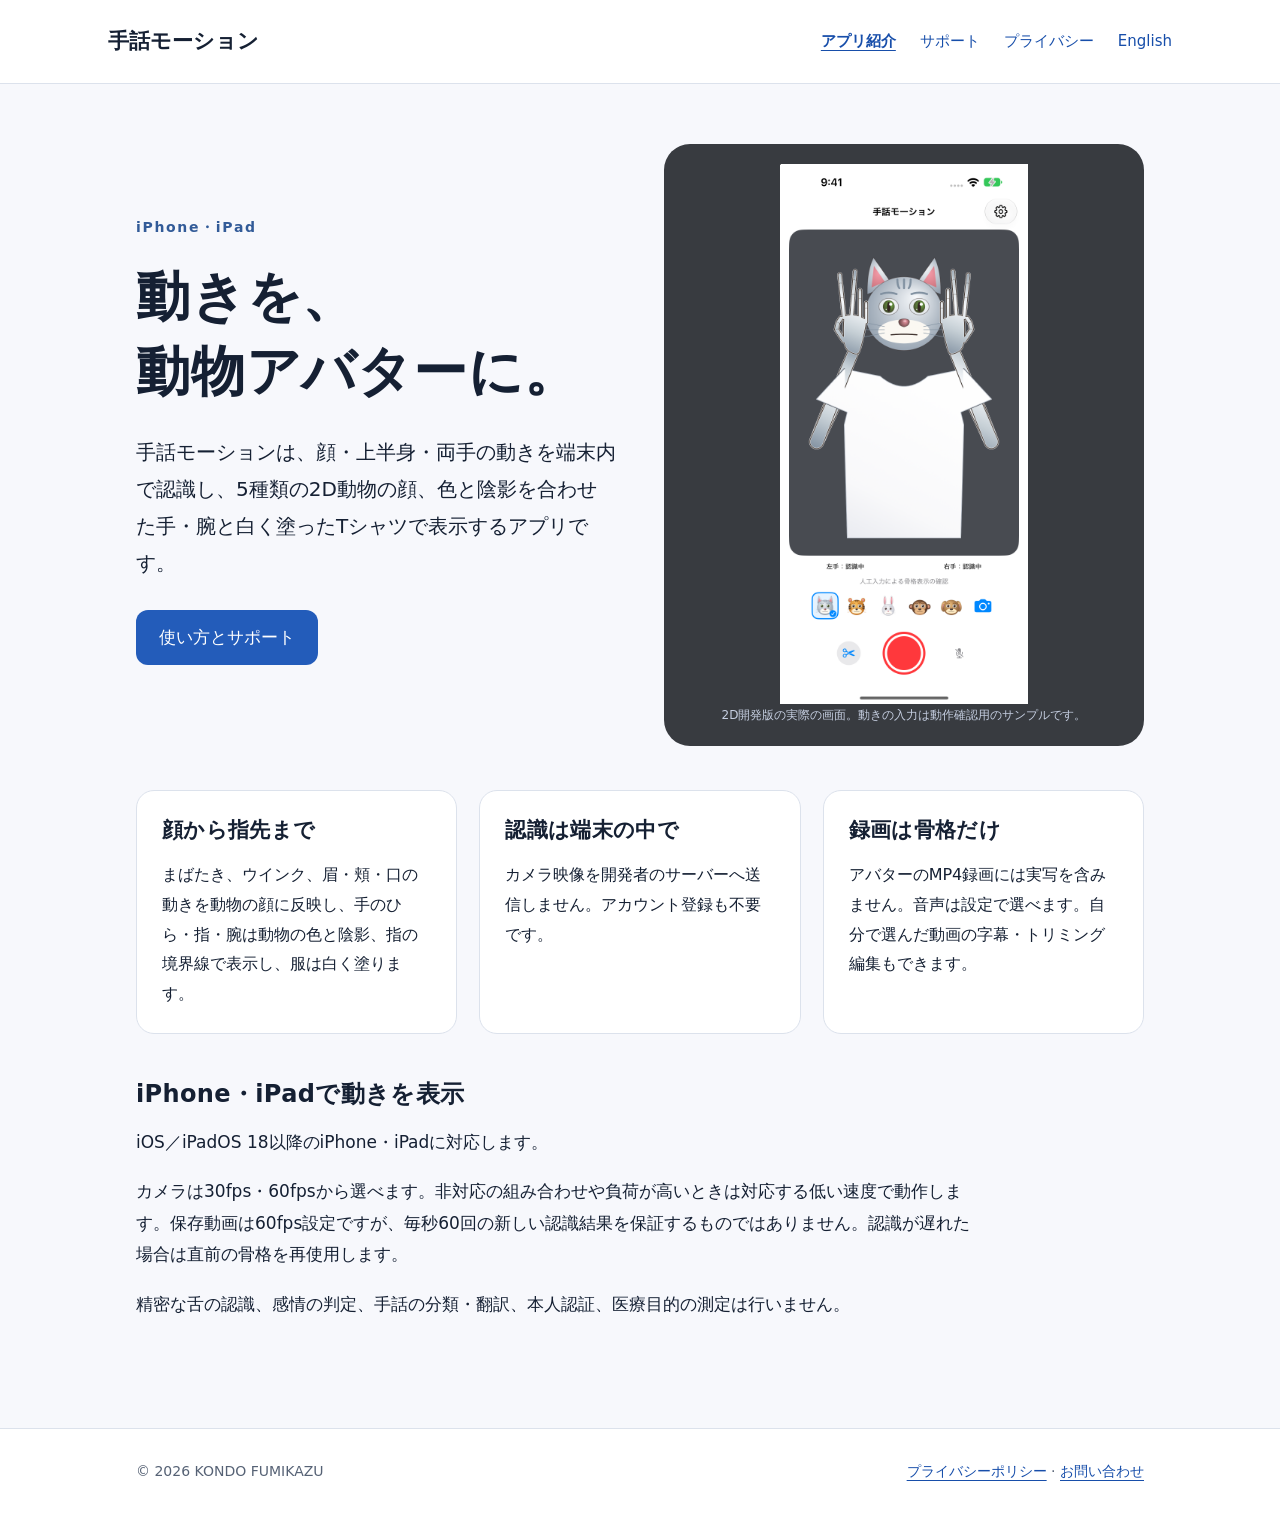
==== commit 8063eafa: "Describe 1.0.4 planar avatars, sleeve alignment and face-data handling" ====
--- a/index.html
+++ b/index.html
@@ -1 +1 @@
-<!doctype html><html lang="ja"><head><meta charset="utf-8"><meta name="viewport" content="width=device-width,initial-scale=1"><meta name="description" content="手話モーションの公式案内。iPhone・iPadで顔、上半身、手指を端末内認識し、骨格を表示・録画します。"><title>手話モーション — 動きを3D動物アバターで表示</title><link rel="canonical" href="https://kondofumikazu-cmd.github.io/skeleton-motion-support/index.html"><link rel="alternate" hreflang="ja" href="https://kondofumikazu-cmd.github.io/skeleton-motion-support/index.html"><link rel="alternate" hreflang="en" href="https://kondofumikazu-cmd.github.io/skeleton-motion-support/en/index.html"><link rel="stylesheet" href="style.css"></head><body><a class="skip" href="#main">本文へ移動</a><header class="site-header"><div class="bar"><a class="brand" href="index.html">手話モーション</a><nav aria-label="メインナビゲーション"><a href="index.html" aria-current="page">アプリ紹介</a><a href="support.html">サポート</a><a href="privacy.html">プライバシー</a><a lang="en" hreflang="en" href="en/index.html">English</a></nav></div></header><main id="main"><div class="hero"><div><p class="eyebrow">iPhone・iPad</p><h1>動きを、<br>動物アバターに。</h1><p class="lead">手話モーションは、顔・上半身・両手の動きを端末内で認識し、5種類の3D動物の顔、色分けした手・腕、白いTシャツで表示するアプリです。</p><a class="button" href="support.html">使い方とサポート</a></div><figure class="stage"><img src="avatar-1.0.3-ja.png" alt="白いTシャツを着た猫の3Dアバターと両手、5つの動物選択ボタン"><figcaption>1.0.3の実際の画面。動きの入力は動作確認用のサンプルです。</figcaption></figure></div><section class="cards"><article><h2>顔から指先まで</h2><p>まばたき、ウインク、眉・頬・口の動きを動物の顔に反映し、腕・指は色分けした3Dで表示します。</p></article><article><h2>認識は端末の中で</h2><p>カメラ映像を開発者のサーバーへ送信しません。アカウント登録も不要です。</p></article><article><h2>録画は骨格だけ</h2><p>アバターのMP4録画には実写を含みません。音声は設定で選べます。自分で選んだ動画の字幕・トリミング編集もできます。</p></article></section><section><h2>iPhone・iPadで動きを表示</h2><p>iOS／iPadOS 18以降のiPhone・iPadに対応します。</p><p>カメラは30fps・60fpsから選べます。対応カメラでは深度を同時に取得し、映像より低い速度で更新される場合があります。非対応の組み合わせや負荷が高いときは対応する低い速度で動作します。保存動画は60fps設定ですが、毎秒60回の新しい認識結果を保証するものではありません。認識が遅れた場合は直前の骨格を再使用します。</p><p>精密な舌の認識、感情の判定、手話の分類・翻訳、本人認証、医療目的の測定は行いません。</p></section></main><footer><div><p>© 2026 KONDO FUMIKAZU</p><p><a href="privacy.html">プライバシーポリシー</a> · <a href="support.html">お問い合わせ</a></p></div></footer></body></html>+<!doctype html><html lang="ja"><head><meta charset="utf-8"><meta name="viewport" content="width=device-width,initial-scale=1"><meta name="description" content="手話モーションの公式案内。iPhone・iPadで顔、上半身、手指を端末内認識し、骨格を表示・録画します。"><title>手話モーション — 動きを2D動物アバターで表示</title><link rel="canonical" href="https://kondofumikazu-cmd.github.io/skeleton-motion-support/index.html"><link rel="alternate" hreflang="ja" href="https://kondofumikazu-cmd.github.io/skeleton-motion-support/index.html"><link rel="alternate" hreflang="en" href="https://kondofumikazu-cmd.github.io/skeleton-motion-support/en/index.html"><link rel="stylesheet" href="style.css"></head><body><a class="skip" href="#main">本文へ移動</a><header class="site-header"><div class="bar"><a class="brand" href="index.html">手話モーション</a><nav aria-label="メインナビゲーション"><a href="index.html" aria-current="page">アプリ紹介</a><a href="support.html">サポート</a><a href="privacy.html">プライバシー</a><a lang="en" hreflang="en" href="en/index.html">English</a></nav></div></header><main id="main"><div class="hero"><div><p class="eyebrow">iPhone・iPad</p><h1>動きを、<br>動物アバターに。</h1><p class="lead">手話モーションは、顔・上半身・両手の動きを端末内で認識し、5種類の2D動物の顔、色と陰影を合わせた手・腕と白く塗ったTシャツで表示するアプリです。</p><a class="button" href="support.html">使い方とサポート</a></div><figure class="stage"><img src="avatar-1.0.4-ja.png" alt="猫の2Dアバター、陰影のある手・腕、白いTシャツ、5つの動物選択ボタン"><figcaption>2D開発版の実際の画面。動きの入力は動作確認用のサンプルです。</figcaption></figure></div><section class="cards"><article><h2>顔から指先まで</h2><p>まばたき、ウインク、眉・頬・口の動きを動物の顔に反映し、手のひら・指・腕は動物の色と陰影、指の境界線で表示し、服は白く塗ります。</p></article><article><h2>認識は端末の中で</h2><p>カメラ映像を開発者のサーバーへ送信しません。アカウント登録も不要です。</p></article><article><h2>録画は骨格だけ</h2><p>アバターのMP4録画には実写を含みません。音声は設定で選べます。自分で選んだ動画の字幕・トリミング編集もできます。</p></article></section><section><h2>iPhone・iPadで動きを表示</h2><p>iOS／iPadOS 18以降のiPhone・iPadに対応します。</p><p>カメラは30fps・60fpsから選べます。非対応の組み合わせや負荷が高いときは対応する低い速度で動作します。保存動画は60fps設定ですが、毎秒60回の新しい認識結果を保証するものではありません。認識が遅れた場合は直前の骨格を再使用します。</p><p>精密な舌の認識、感情の判定、手話の分類・翻訳、本人認証、医療目的の測定は行いません。</p></section></main><footer><div><p>© 2026 KONDO FUMIKAZU</p><p><a href="privacy.html">プライバシーポリシー</a> · <a href="support.html">お問い合わせ</a></p></div></footer></body></html>
